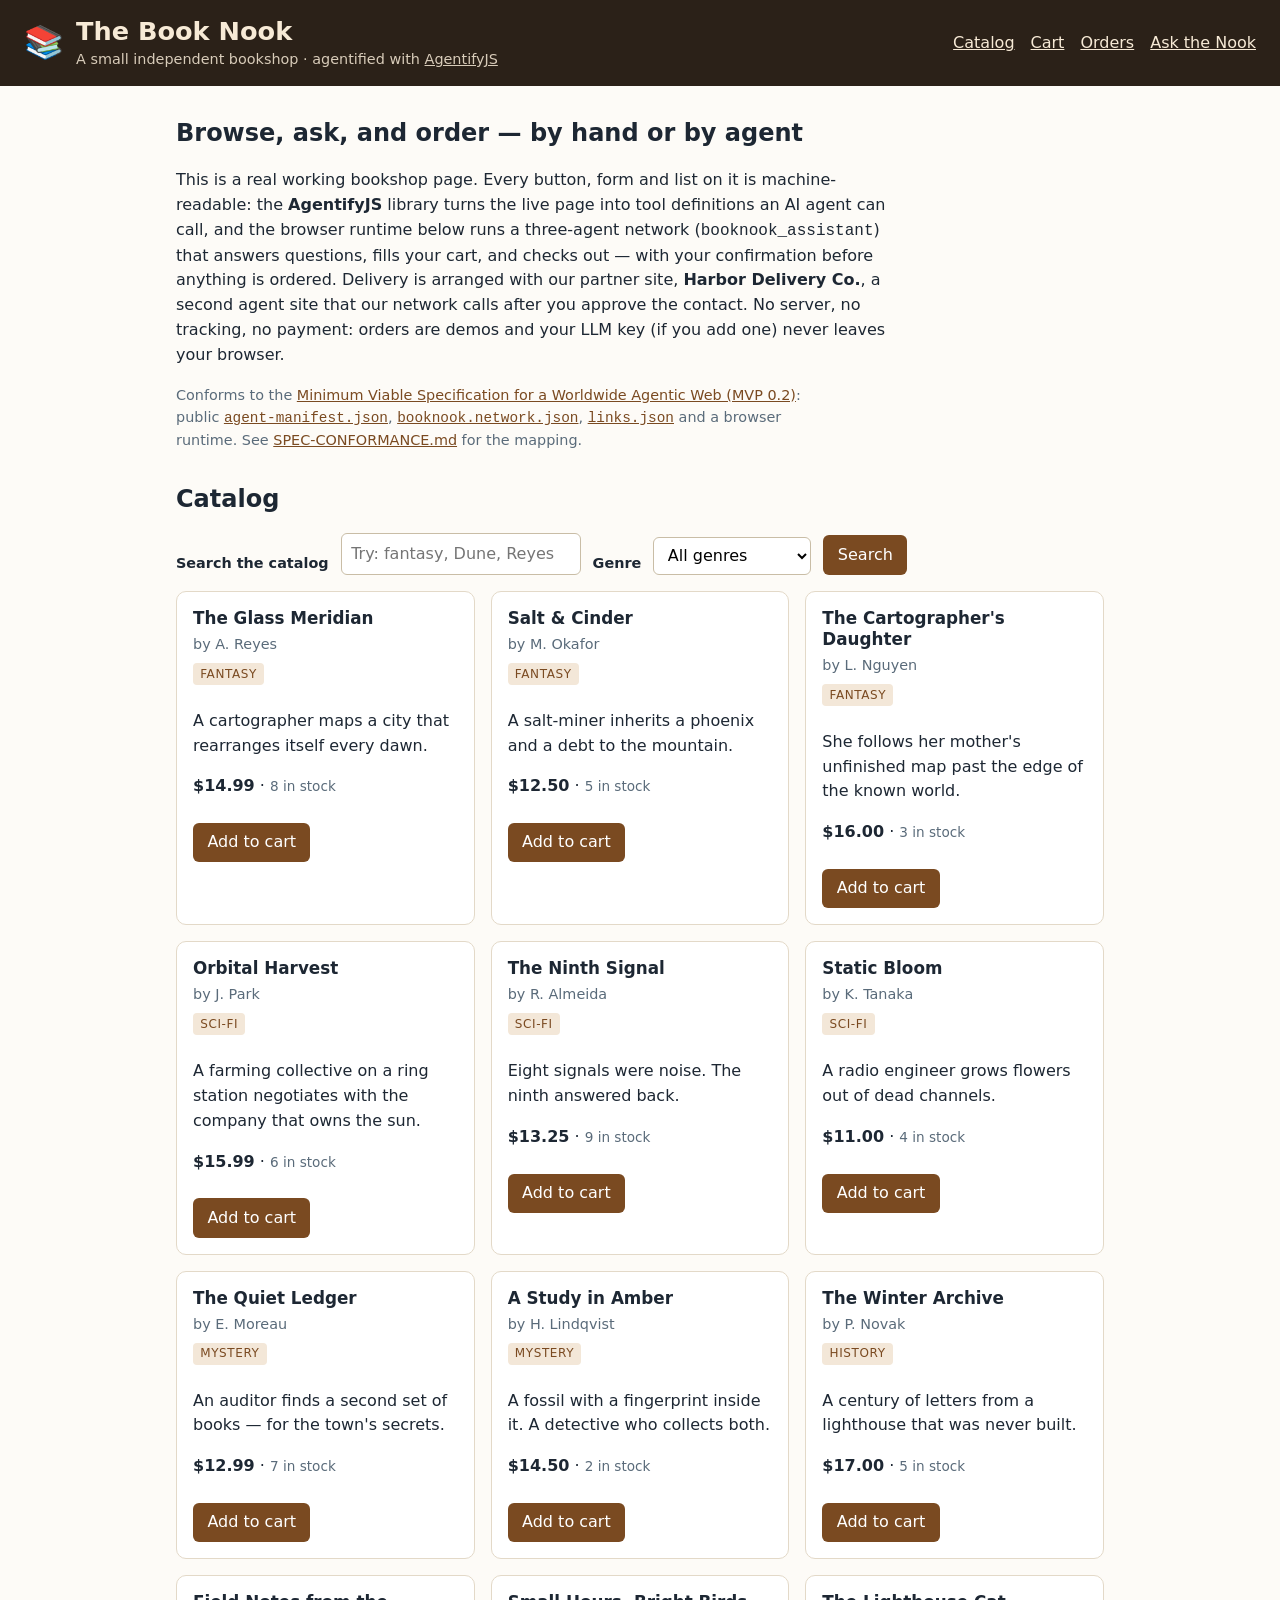
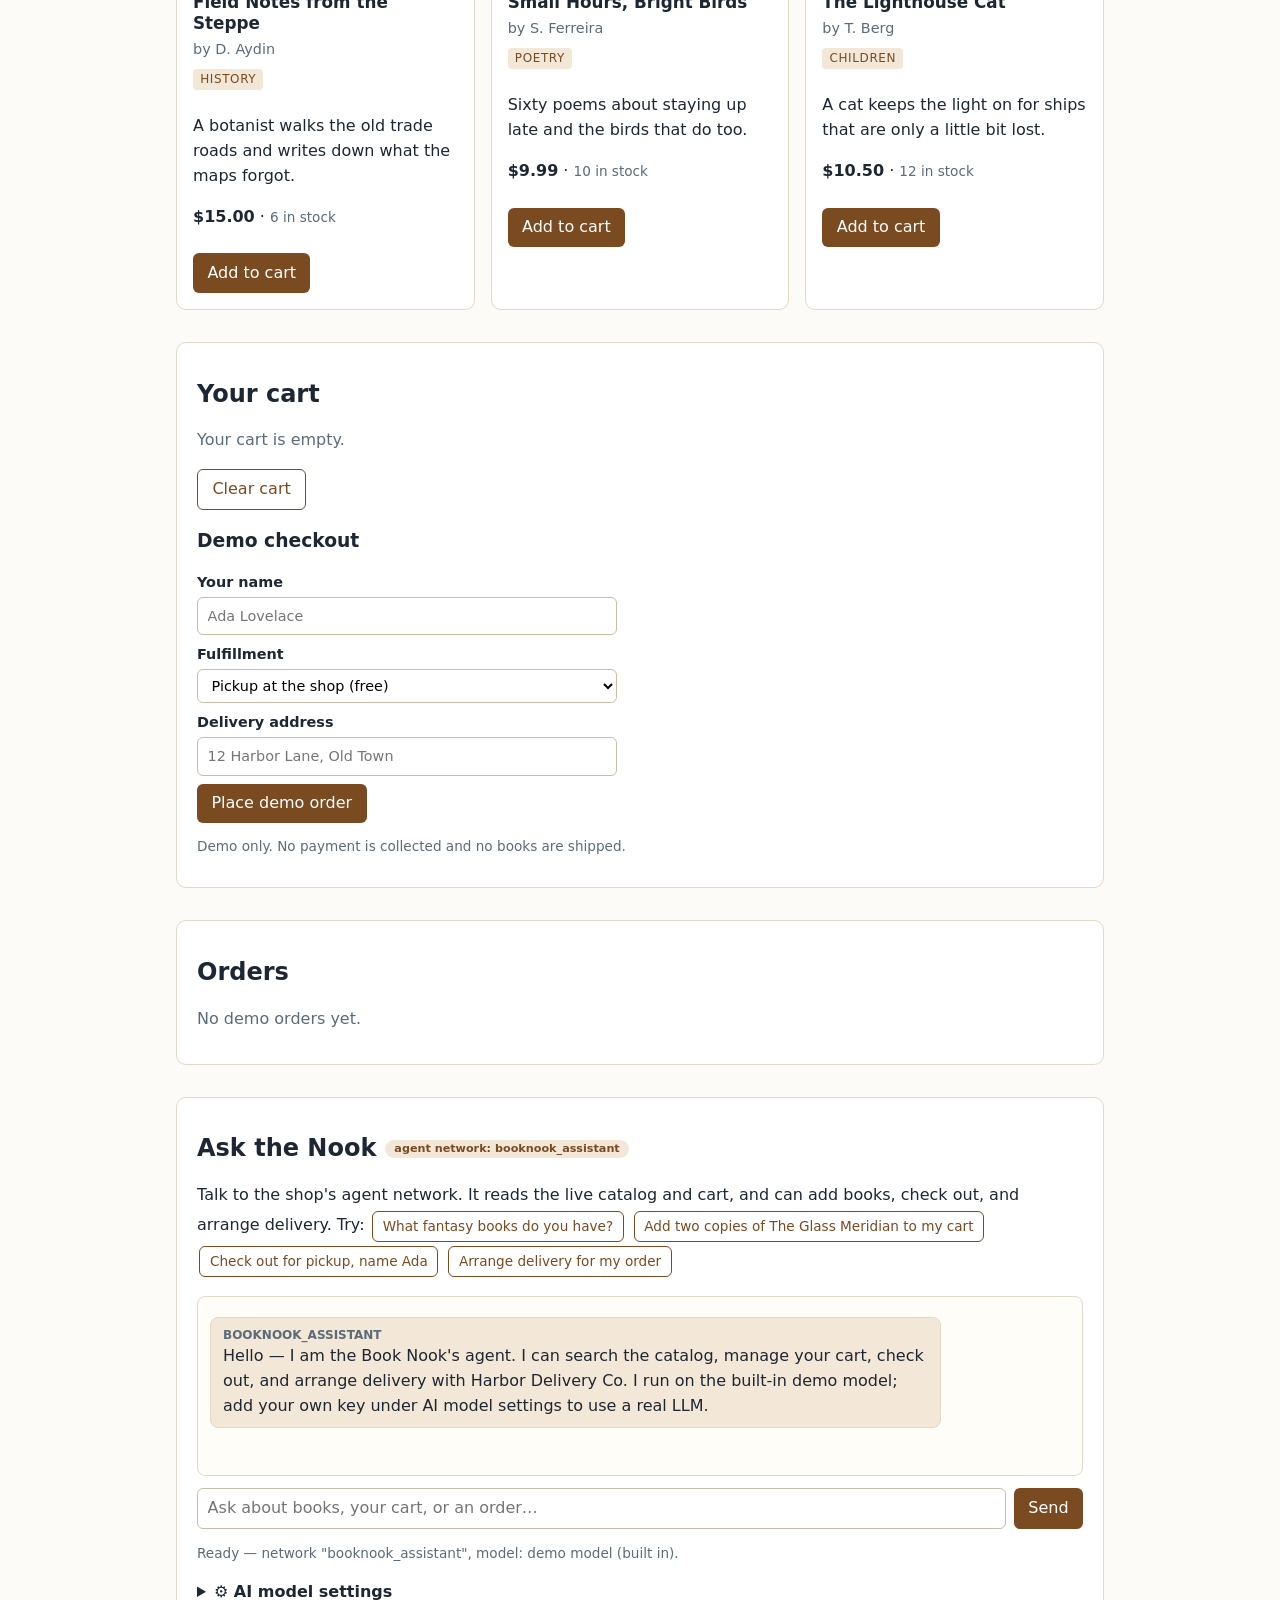
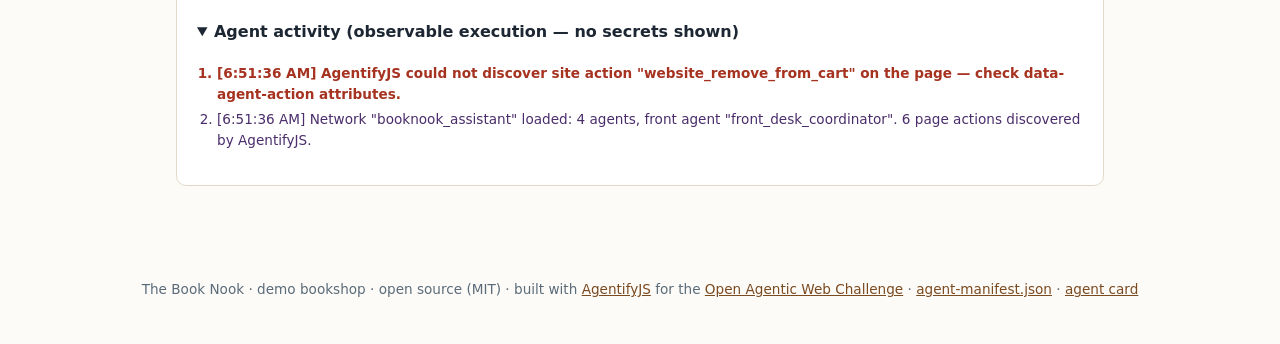
==== site/index.html @ 9c83c5ae "Initial commit: entry + quality audit fixes (tests passing)" ====
<!DOCTYPE html>
<html lang="en">
<head>
<meta charset="utf-8">
<meta name="viewport" content="width=device-width, initial-scale=1">
<meta name="description" content="The Book Nook — a working bookshop whose catalog, cart and checkout are tools an AI agent can call. AgentifyJS turns any page into an agent-readable page.">
<title>The Book Nook — an open agentic bookshop</title>
<link rel="stylesheet" href="styles.css">
<link rel="agent-manifest" href="agent-manifest.json">
</head>
<body>
<header class="site-header">
  <div class="brand">
    <span class="logo" aria-hidden="true">&#128218;</span>
    <div>
      <h1>The Book Nook</h1>
      <p class="tagline">A small independent bookshop &middot; agentified with <a href="agentify.js">AgentifyJS</a></p>
    </div>
  </div>
  <nav aria-label="Main">
    <a href="#catalog">Catalog</a>
    <a href="#cart">Cart</a>
    <a href="#orders">Orders</a>
    <a href="#agent">Ask the Nook</a>
  </nav>
</header>

<main>
  <section id="intro" class="intro">
    <h2>Browse, ask, and order — by hand or by agent</h2>
    <p>This is a real working bookshop page. Every button, form and list on it is
    machine-readable: the <strong>AgentifyJS</strong> library turns the live page into
    tool definitions an AI agent can call, and the browser runtime below runs a
    three-agent network (<code>booknook_assistant</code>) that answers questions,
    fills your cart, and checks out — with your confirmation before anything is
    ordered. Delivery is arranged with our partner site,
    <strong>Harbor Delivery Co.</strong>, a second agent site that our network calls
    after you approve the contact. No server, no tracking, no payment: orders are
    demos and your LLM key (if you add one) never leaves your browser.</p>
    <p class="spec-note">Conforms to the
    <a href="https://github.com/cognizant-ai-labs/agentic-web/blob/main/docs/worldwide_agentic_web_mvp_spec.md">Minimum Viable Specification for a Worldwide Agentic Web (MVP 0.2)</a>:
    public <a href="agent-manifest.json"><code>agent-manifest.json</code></a>,
    <a href="booknook.network.json"><code>booknook.network.json</code></a>,
    <a href="links.json"><code>links.json</code></a> and a browser runtime.
    See <a href="SPEC-CONFORMANCE.md">SPEC-CONFORMANCE.md</a> for the mapping.</p>
  </section>

  <section id="catalog" class="catalog" aria-label="Book catalog" data-agent-action="website_get_page_state" data-agent-description="Read the live catalog, cart, and latest order from the shop page">
    <h2>Catalog</h2>
    <form id="search-form" data-agent-action="website_search_catalog" data-agent-description="Search the book catalog by title, author, or genre">
      <label for="search-input">Search the catalog</label>
      <input id="search-input" name="query" type="search" placeholder="Try: fantasy, Dune, Reyes&hellip;" autocomplete="off">
      <label for="genre-select">Genre</label>
      <select id="genre-select" name="genre">
        <option value="">All genres</option>
        <option value="fantasy">Fantasy</option>
        <option value="sci-fi">Science fiction</option>
        <option value="mystery">Mystery</option>
        <option value="history">History</option>
        <option value="poetry">Poetry</option>
        <option value="children">Children's</option>
      </select>
      <button type="submit">Search</button>
    </form>
    <div id="book-grid" class="book-grid" role="list" aria-live="polite"></div>
    <p id="catalog-empty" class="empty" hidden>No books match that search.</p>
  </section>

  <section id="cart" class="cart" aria-label="Shopping cart">
    <h2>Your cart</h2>
    <div id="cart-contents" aria-live="polite"><p class="empty">Your cart is empty.</p></div>
    <p id="cart-total" class="total" hidden>Total: <strong id="cart-total-value">$0.00</strong></p>
    <button type="button" id="clear-cart" class="secondary" data-agent-action="website_set_cart" data-agent-params='{"items":[]}' data-agent-description="Replace the whole cart — an empty list clears it">Clear cart</button>
    <form id="checkout-form" data-agent-action="website_checkout_demo_order" data-agent-description="Place a demo order for the current cart (pickup or delivery)">
      <h3>Demo checkout</h3>
      <label for="customer-name">Your name
        <input id="customer-name" name="name" type="text" required placeholder="Ada Lovelace">
      </label>
      <label for="fulfillment">Fulfillment
        <select id="fulfillment" name="fulfillment">
          <option value="pickup">Pickup at the shop (free)</option>
          <option value="delivery">Delivery by Harbor Delivery Co.</option>
        </select>
      </label>
      <label for="delivery-address" id="address-label" hidden>Delivery address
        <input id="delivery-address" name="address" type="text" placeholder="12 Harbor Lane, Old Town">
      </label>
      <button type="submit" data-agent-action="website_checkout_demo_order">Place demo order</button>
      <p class="fineprint">Demo only. No payment is collected and no books are shipped.</p>
    </form>
  </section>

  <section id="orders" class="orders" aria-label="Orders" data-agent-action="website_get_order_status" data-agent-description="Read the latest demo order and its status">
    <h2>Orders</h2>
    <div id="order-list" aria-live="polite"><p class="empty">No demo orders yet.</p></div>
  </section>

  <section id="agent" class="agent" aria-label="Agent assistant">
    <h2>Ask the Nook <span class="badge">agent network: booknook_assistant</span></h2>
    <p class="agent-intro">Talk to the shop's agent network. It reads the live catalog and cart,
    and can add books, check out, and arrange delivery. Try:
    <button class="sample-query" type="button">What fantasy books do you have?</button>
    <button class="sample-query" type="button">Add two copies of The Glass Meridian to my cart</button>
    <button class="sample-query" type="button">Check out for pickup, name Ada</button>
    <button class="sample-query" type="button">Arrange delivery for my order</button>
    </p>
    <div id="agent-mount"></div>
    <details id="model-settings">
      <summary>&#9881; AI model settings</summary>
      <form id="settings-form">
        <p class="settings-note">By default the shop runs on its built-in <strong>demo model</strong>
        (deterministic, no key, no network calls). To use a real LLM, choose an
        OpenAI-compatible router and paste your key. The key is stored only in
        this browser and is sent only to the router you choose — never to this
        site, never to a peer site.</p>
        <label for="router-select">Router
          <select id="router-select" name="router">
            <option value="mock">Demo model (built in, no key)</option>
            <option value="openai">OpenAI-compatible (BYOK)</option>
            <option value="openrouter">OpenRouter (BYOK)</option>
          </select>
        </label>
        <label for="router-url">Router base URL
          <input id="router-url" name="baseUrl" type="url" value="" placeholder="https://api.openai.com/v1">
        </label>
        <label for="router-model">Model
          <input id="router-model" name="model" type="text" value="" placeholder="gpt-4o-mini">
        </label>
        <label for="router-key">API key
          <input id="router-key" name="apiKey" type="password" value="" autocomplete="off" placeholder="sk-...">
        </label>
        <div class="settings-actions">
          <button type="submit">Save and start</button>
          <button type="button" id="settings-delete">Delete saved key</button>
        </div>
        <p id="settings-status" class="settings-status" aria-live="polite"></p>
      </form>
    </details>
    <details id="activity-log" open>
      <summary>Agent activity (observable execution — no secrets shown)</summary>
      <ol id="activity-list"></ol>
    </details>
  </section>
</main>

<dialog id="confirm-dialog" aria-label="Confirm action">
  <form method="dialog">
    <h3>Confirm this action</h3>
    <p id="confirm-text"></p>
    <dl id="confirm-args"></dl>
    <div class="dialog-actions">
      <button id="confirm-yes" value="yes" type="submit">Confirm</button>
      <button id="confirm-no" value="no" type="submit">Cancel</button>
    </div>
  </form>
</dialog>

<dialog id="consent-dialog" aria-label="Consent to contact another agent site">
  <form method="dialog">
    <h3>Contact another agent site?</h3>
    <p id="consent-text"></p>
    <p class="fineprint">The peer network runs in <em>your</em> browser, on <em>your</em> model.
    Your API key is never sent to the peer site, and the peer cannot change your model.</p>
    <label class="consent-remember"><input id="consent-remember" type="checkbox"> Remember for this origin in this session</label>
    <div class="dialog-actions">
      <button id="consent-yes" value="yes" type="submit">Allow contact</button>
      <button id="consent-no" value="no" type="submit">Deny</button>
    </div>
  </form>
</dialog>

<footer class="site-footer">
  <p>The Book Nook &middot; demo bookshop &middot; open source (MIT) &middot;
  built with <a href="agentify.js">AgentifyJS</a> for the
  <a href="https://cognizant-agenticweb.devpost.com/">Open Agentic Web Challenge</a> &middot;
  <a href="agent-manifest.json">agent-manifest.json</a> &middot;
  <a href=".well-known/agent-card.json">agent card</a></p>
</footer>

<script type="module" src="site.js"></script>
</body>
</html>
---- site/styles.css ----
:root {
  --ink: #1d2733; --muted: #5a6b7a; --paper: #fdfbf7; --card: #ffffff;
  --accent: #7a4a21; --accent-soft: #f3e7d8; --line: #e3d9c8; --ok: #1e7a46;
  --warn: #9a5b00; --bad: #a63220;
}
* { box-sizing: border-box; }
:focus-visible { outline: 2px solid var(--accent); outline-offset: 2px; }
.sr-only { position: absolute; left: -9999px; width: 1px; height: 1px; overflow: hidden; }
body { margin: 0; font: 16px/1.55 system-ui, -apple-system, "Segoe UI", sans-serif;
  color: var(--ink); background: var(--paper); }
a { color: var(--accent); }
h1, h2, h3 { line-height: 1.25; }
.site-header { display: flex; flex-wrap: wrap; gap: 1rem; align-items: center;
  justify-content: space-between; padding: 1rem 1.5rem; background: #2b2118; color: #f7ead6; }
.site-header a { color: #f7ead6; }
.brand { display: flex; gap: .75rem; align-items: center; }
.brand h1 { margin: 0; font-size: 1.6rem; }
.logo { font-size: 2rem; }
.tagline { margin: 0; font-size: .9rem; opacity: .85; }
.site-header nav { display: flex; gap: 1rem; }
main { max-width: 960px; margin: 0 auto; padding: 0 1rem 3rem; }
section { margin-top: 2rem; }
.intro p { max-width: 70ch; }
.spec-note { font-size: .9rem; color: var(--muted); }
.badge { font-size: .7rem; background: var(--accent-soft); color: var(--accent);
  border-radius: 999px; padding: .15rem .6rem; vertical-align: middle; font-weight: 600; }
.book-grid { display: grid; grid-template-columns: repeat(auto-fill, minmax(240px, 1fr)); gap: 1rem; margin-top: 1rem; }
.book { background: var(--card); border: 1px solid var(--line); border-radius: 10px; padding: 1rem; }
.book h3 { margin: 0 0 .25rem; font-size: 1.05rem; }
.book .author { margin: 0; color: var(--muted); font-size: .9rem; }
.book .genre { display: inline-block; margin: .5rem 0; font-size: .75rem; text-transform: uppercase;
  letter-spacing: .05em; background: var(--accent-soft); color: var(--accent);
  border-radius: 4px; padding: .1rem .45rem; }
.book .price { font-weight: 700; }
.book .stock { color: var(--muted); font-size: .85rem; }
.book .stock.out { color: var(--bad); }
.book button { margin-top: .5rem; }
button, input, select { font: inherit; }
button { cursor: pointer; background: var(--accent); color: #fff; border: 0;
  border-radius: 6px; padding: .45rem .9rem; }
button:hover { filter: brightness(1.1); }
button.secondary { background: #fff; color: var(--accent); border: 1px solid var(--accent); }
input, select { padding: .45rem .6rem; border: 1px solid #c9bda6; border-radius: 6px; background: #fff; }
form label { display: block; margin: .5rem 0; font-weight: 600; font-size: .9rem; }
form label input, form label select { display: block; width: 100%; max-width: 420px; margin-top: .2rem; font-weight: 400; }
#search-form { display: flex; flex-wrap: wrap; gap: .75rem; align-items: end; }
#search-form label { margin: 0; }
#search-form input[type="search"] { min-width: 240px; }
.cart, .orders, .agent { background: var(--card); border: 1px solid var(--line);
  border-radius: 10px; padding: 1rem 1.25rem; }
.total { font-size: 1.1rem; }
.empty { color: var(--muted); }
.fineprint { font-size: .85rem; color: var(--muted); }
.cart table { width: 100%; border-collapse: collapse; }
.cart th, .cart td { text-align: left; padding: .35rem .5rem; border-bottom: 1px solid var(--line); }
.order { border: 1px solid var(--line); border-radius: 8px; padding: .75rem 1rem; margin: .5rem 0; }
.order .ref { font-weight: 700; }
.order .status { color: var(--ok); font-weight: 600; }
.agent-intro .sample-query { background: #fff; color: var(--accent); border: 1px solid var(--accent);
  font-size: .85rem; padding: .25rem .6rem; margin: .15rem; }
.chat { border: 1px solid var(--line); border-radius: 8px; padding: .75rem; min-height: 180px;
  max-height: 340px; overflow-y: auto; background: #fffdf8; }
.chat-msg { margin: .5rem 0; padding: .5rem .75rem; border-radius: 8px; max-width: 85%; }
.chat-msg.user { background: #e8eef5; margin-left: auto; }
.chat-msg.agent { background: var(--accent-soft); }
.chat-msg.system { background: #f0ede6; color: var(--muted); font-size: .85rem; }
.chat-msg .role { display: block; font-size: .75rem; font-weight: 700; text-transform: uppercase; color: var(--muted); }
.chat-form { display: flex; gap: .5rem; margin-top: .75rem; }
.chat-form input { flex: 1; }
.chat-status { font-size: .85rem; color: var(--muted); min-height: 1.2em; }
#activity-list { font-size: .85rem; max-height: 220px; overflow-y: auto; padding-left: 1.25rem; }
#activity-list li { margin: .25rem 0; }
#activity-list .kind-tool { color: #1d4e89; }
#activity-list .kind-error { color: var(--bad); font-weight: 600; }
#activity-list .kind-consent { color: var(--warn); }
#activity-list .kind-model { color: #4a2d6b; }
details { margin-top: 1rem; }
details summary { cursor: pointer; font-weight: 600; }
.settings-note { font-size: .9rem; }
.settings-actions { display: flex; gap: .5rem; margin-top: .5rem; }
.settings-status { font-size: .9rem; color: var(--ok); }
dialog { border: 1px solid var(--line); border-radius: 10px; padding: 1.25rem; max-width: 520px; }
dialog::backdrop { background: rgba(0,0,0,.4); }
.dialog-actions { display: flex; gap: .5rem; justify-content: flex-end; margin-top: 1rem; }
#confirm-args dt { font-weight: 700; }
#confirm-args dd { margin: 0 0 .35rem; font-family: ui-monospace, monospace; font-size: .85rem; }
.consent-remember { display: block; margin-top: .75rem; font-weight: 400; }
.site-footer { text-align: center; color: var(--muted); font-size: .85rem; padding: 2rem 1rem; }
@media (max-width: 640px) { .site-header { flex-direction: column; align-items: flex-start; } }
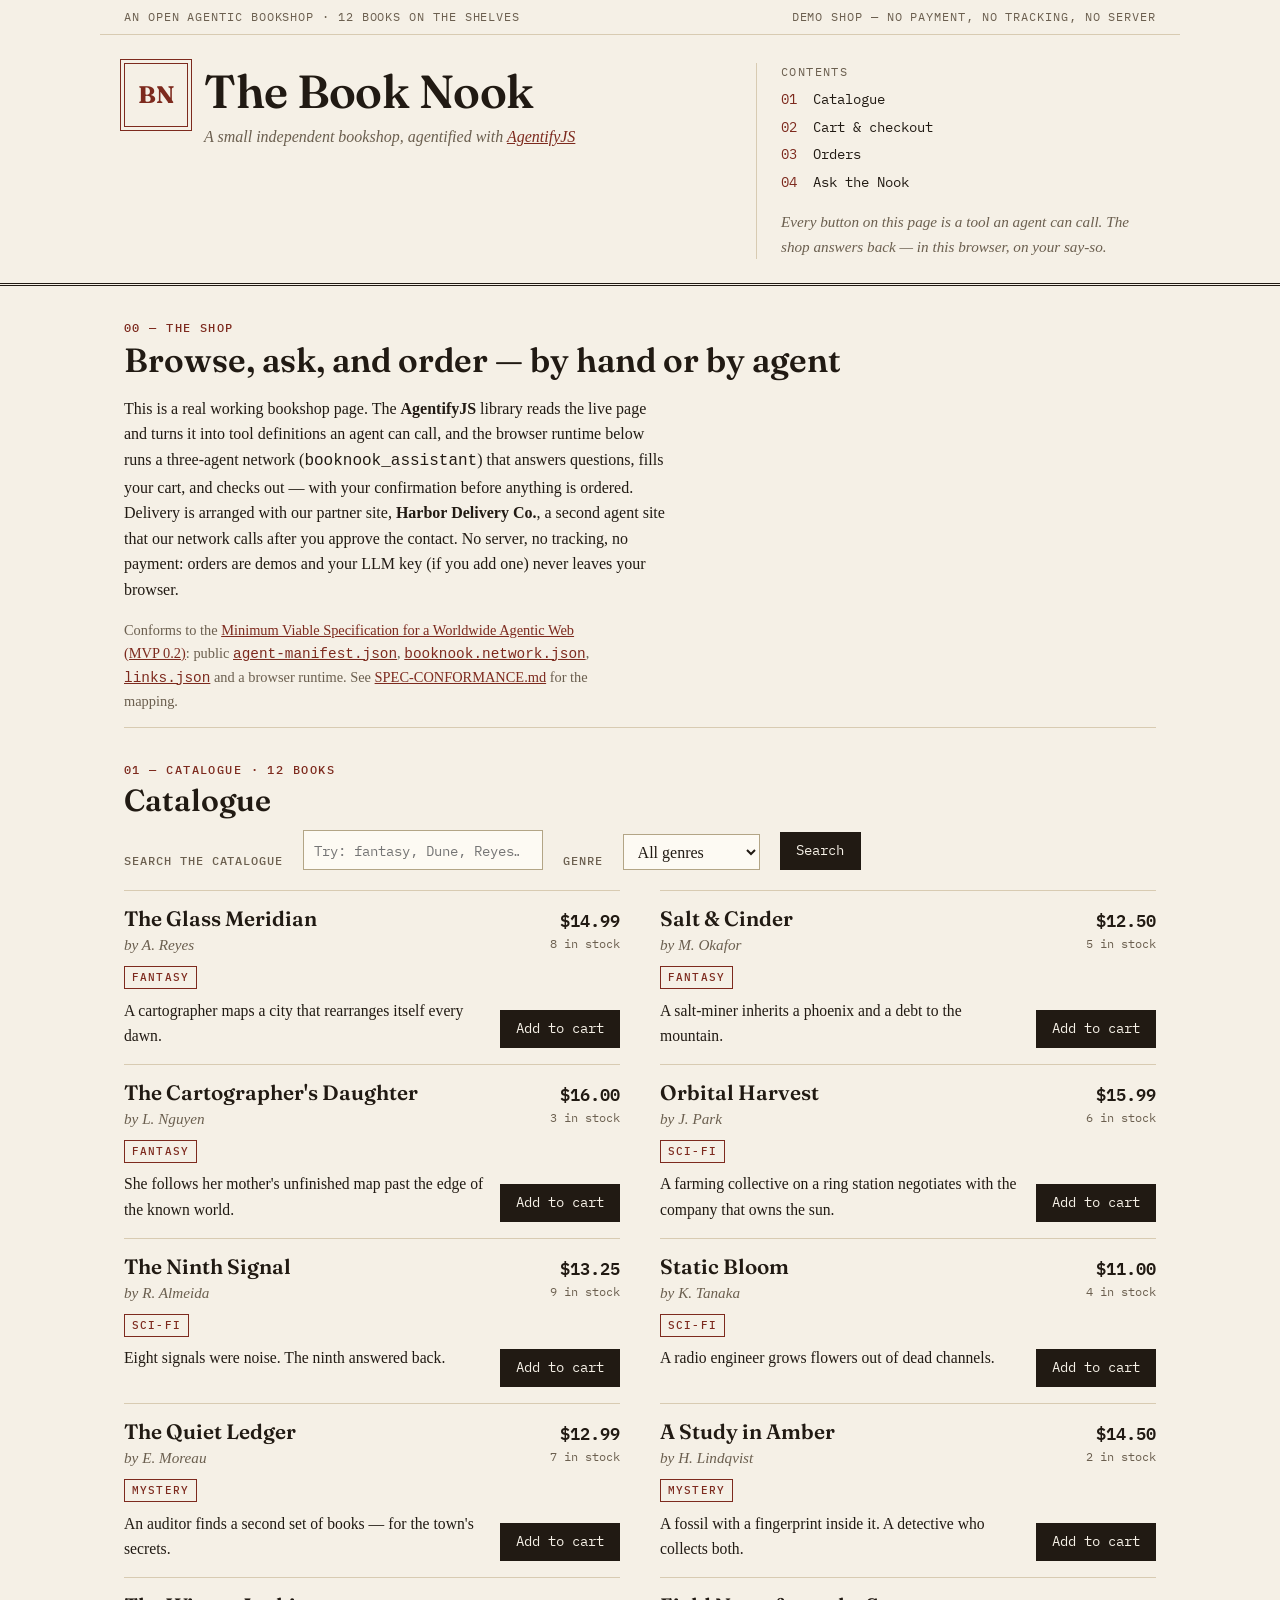
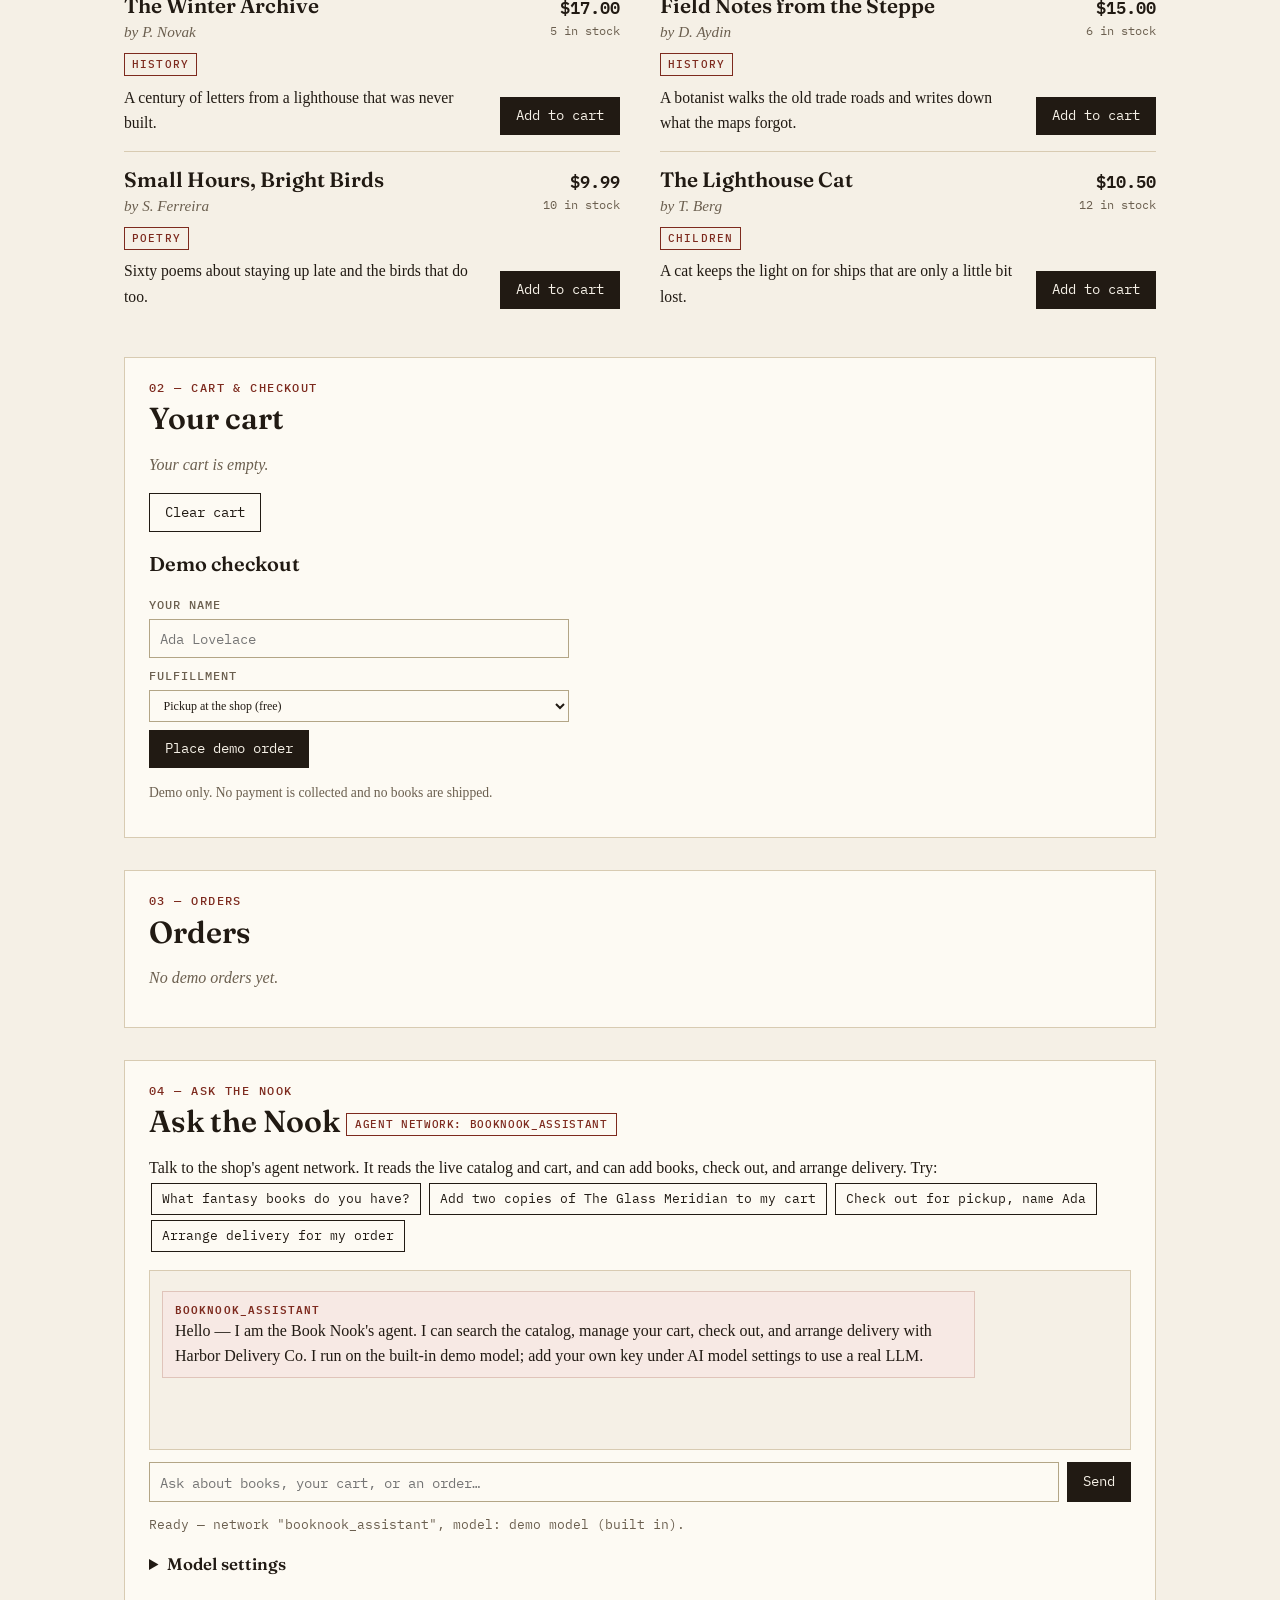
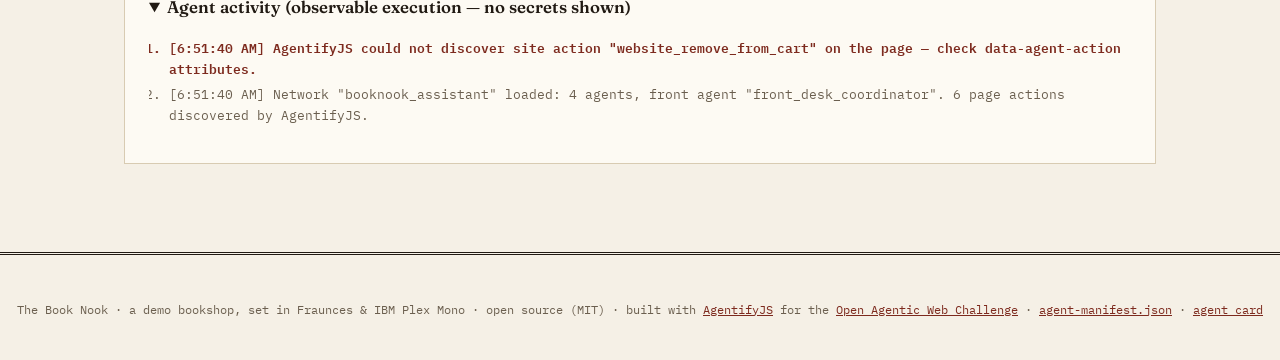
==== commit b8b23ed5: "Redesign: printed bookseller's catalogue — Fraunces + IBM Plex Mono self-hosted, paper/ink/oxblood, " ====
--- a/site/index.html
+++ b/site/index.html
@@ -10,33 +10,45 @@
 </head>
 <body>
 <header class="site-header">
-  <div class="brand">
-    <span class="logo" aria-hidden="true">&#128218;</span>
-    <div>
-      <h1>The Book Nook</h1>
-      <p class="tagline">A small independent bookshop &middot; agentified with <a href="agentify.js">AgentifyJS</a></p>
+  <div class="dateline">
+    <span>An open agentic bookshop &middot; 12 books on the shelves</span>
+    <span>Demo shop &mdash; no payment, no tracking, no server</span>
+  </div>
+  <div class="masthead">
+    <div class="brand">
+      <span class="bookplate" aria-hidden="true">BN</span>
+      <div>
+        <h1>The Book Nook</h1>
+        <p class="tagline">A small independent bookshop, agentified with <a href="agentify.js">AgentifyJS</a></p>
+      </div>
+    </div>
+    <div class="masthead-side">
+      <nav aria-label="Contents" class="contents">
+        <span class="contents-title">Contents</span>
+        <a href="#catalog"><span class="contents-num">01</span> Catalogue</a>
+        <a href="#cart"><span class="contents-num">02</span> Cart &amp; checkout</a>
+        <a href="#orders"><span class="contents-num">03</span> Orders</a>
+        <a href="#agent"><span class="contents-num">04</span> Ask the Nook</a>
+      </nav>
+      <p class="shop-note">Every button on this page is a tool an agent can call.
+      The shop answers back &mdash; in this browser, on your say-so.</p>
     </div>
   </div>
-  <nav aria-label="Main">
-    <a href="#catalog">Catalog</a>
-    <a href="#cart">Cart</a>
-    <a href="#orders">Orders</a>
-    <a href="#agent">Ask the Nook</a>
-  </nav>
 </header>
 
 <main>
   <section id="intro" class="intro">
-    <h2>Browse, ask, and order — by hand or by agent</h2>
-    <p>This is a real working bookshop page. Every button, form and list on it is
-    machine-readable: the <strong>AgentifyJS</strong> library turns the live page into
-    tool definitions an AI agent can call, and the browser runtime below runs a
-    three-agent network (<code>booknook_assistant</code>) that answers questions,
-    fills your cart, and checks out — with your confirmation before anything is
-    ordered. Delivery is arranged with our partner site,
-    <strong>Harbor Delivery Co.</strong>, a second agent site that our network calls
-    after you approve the contact. No server, no tracking, no payment: orders are
-    demos and your LLM key (if you add one) never leaves your browser.</p>
+    <p class="kicker">00 &mdash; The shop</p>
+    <h2>Browse, ask, and order &mdash; by hand or by agent</h2>
+    <p>This is a real working bookshop page. The <strong>AgentifyJS</strong> library
+    reads the live page and turns it into tool definitions an agent can call, and
+    the browser runtime below runs a three-agent network
+    (<code>booknook_assistant</code>) that answers questions, fills your cart, and
+    checks out &mdash; with your confirmation before anything is ordered. Delivery is
+    arranged with our partner site, <strong>Harbor Delivery Co.</strong>, a second
+    agent site that our network calls after you approve the contact. No server, no
+    tracking, no payment: orders are demos and your LLM key (if you add one) never
+    leaves your browser.</p>
     <p class="spec-note">Conforms to the
     <a href="https://github.com/cognizant-ai-labs/agentic-web/blob/main/docs/worldwide_agentic_web_mvp_spec.md">Minimum Viable Specification for a Worldwide Agentic Web (MVP 0.2)</a>:
     public <a href="agent-manifest.json"><code>agent-manifest.json</code></a>,
@@ -46,9 +58,10 @@
   </section>
 
   <section id="catalog" class="catalog" aria-label="Book catalog" data-agent-action="website_get_page_state" data-agent-description="Read the live catalog, cart, and latest order from the shop page">
-    <h2>Catalog</h2>
+    <p class="kicker">01 &mdash; Catalogue &middot; 12 books</p>
+    <h2>Catalogue</h2>
     <form id="search-form" data-agent-action="website_search_catalog" data-agent-description="Search the book catalog by title, author, or genre">
-      <label for="search-input">Search the catalog</label>
+      <label for="search-input">Search the catalogue</label>
       <input id="search-input" name="query" type="search" placeholder="Try: fantasy, Dune, Reyes&hellip;" autocomplete="off">
       <label for="genre-select">Genre</label>
       <select id="genre-select" name="genre">
@@ -67,6 +80,7 @@
   </section>
 
   <section id="cart" class="cart" aria-label="Shopping cart">
+    <p class="kicker">02 &mdash; Cart &amp; checkout</p>
     <h2>Your cart</h2>
     <div id="cart-contents" aria-live="polite"><p class="empty">Your cart is empty.</p></div>
     <p id="cart-total" class="total" hidden>Total: <strong id="cart-total-value">$0.00</strong></p>
@@ -91,11 +105,13 @@
   </section>
 
   <section id="orders" class="orders" aria-label="Orders" data-agent-action="website_get_order_status" data-agent-description="Read the latest demo order and its status">
+    <p class="kicker">03 &mdash; Orders</p>
     <h2>Orders</h2>
     <div id="order-list" aria-live="polite"><p class="empty">No demo orders yet.</p></div>
   </section>
 
   <section id="agent" class="agent" aria-label="Agent assistant">
+    <p class="kicker">04 &mdash; Ask the Nook</p>
     <h2>Ask the Nook <span class="badge">agent network: booknook_assistant</span></h2>
     <p class="agent-intro">Talk to the shop's agent network. It reads the live catalog and cart,
     and can add books, check out, and arrange delivery. Try:
@@ -106,7 +122,7 @@
     </p>
     <div id="agent-mount"></div>
     <details id="model-settings">
-      <summary>&#9881; AI model settings</summary>
+      <summary>Model settings</summary>
       <form id="settings-form">
         <p class="settings-note">By default the shop runs on its built-in <strong>demo model</strong>
         (deterministic, no key, no network calls). To use a real LLM, choose an
@@ -170,8 +186,8 @@
 </dialog>
 
 <footer class="site-footer">
-  <p>The Book Nook &middot; demo bookshop &middot; open source (MIT) &middot;
-  built with <a href="agentify.js">AgentifyJS</a> for the
+  <p>The Book Nook &middot; a demo bookshop, set in Fraunces &amp; IBM Plex Mono &middot;
+  open source (MIT) &middot; built with <a href="agentify.js">AgentifyJS</a> for the
   <a href="https://cognizant-agenticweb.devpost.com/">Open Agentic Web Challenge</a> &middot;
   <a href="agent-manifest.json">agent-manifest.json</a> &middot;
   <a href=".well-known/agent-card.json">agent card</a></p>
--- a/site/styles.css
+++ b/site/styles.css
@@ -1,89 +1,207 @@
+/* The Book Nook — printed bookseller's catalogue.
+   Paper #f5f0e6, ink #211a13, one accent: oxblood #7d2a1e.
+   Fraunces (display serif) + IBM Plex Mono (labels, prices, data),
+   Georgia serif for body. Self-hosted fonts, zero external requests. */
+@font-face {
+  font-family: "Fraunces";
+  src: url("fonts/Fraunces-normal.woff2") format("woff2");
+  font-weight: 100 900; font-style: normal; font-display: swap;
+}
+@font-face {
+  font-family: "Fraunces";
+  src: url("fonts/Fraunces-italic.woff2") format("woff2");
+  font-weight: 100 900; font-style: italic; font-display: swap;
+}
+@font-face {
+  font-family: "IBM Plex Mono";
+  src: url("fonts/IBMPlexMono-400.woff2") format("woff2");
+  font-weight: 400; font-style: normal; font-display: swap;
+}
+@font-face {
+  font-family: "IBM Plex Mono";
+  src: url("fonts/IBMPlexMono-500.woff2") format("woff2");
+  font-weight: 500; font-style: normal; font-display: swap;
+}
+@font-face {
+  font-family: "IBM Plex Mono";
+  src: url("fonts/IBMPlexMono-600.woff2") format("woff2");
+  font-weight: 600; font-style: normal; font-display: swap;
+}
+
 :root {
-  --ink: #1d2733; --muted: #5a6b7a; --paper: #fdfbf7; --card: #ffffff;
-  --accent: #7a4a21; --accent-soft: #f3e7d8; --line: #e3d9c8; --ok: #1e7a46;
-  --warn: #9a5b00; --bad: #a63220;
+  --ink: #211a13; --muted: #6b5f4f; --paper: #f5f0e6; --card: #fdfaf3;
+  --accent: #7d2a1e; --accent-soft: #f7e9e4; --line: #d8cbb2; --line-dark: #211a13;
+  --ok: #2e6b3a; --warn: #8a5a00; --bad: #7d2a1e;
+  --serif: "Fraunces", Georgia, "Times New Roman", serif;
+  --body-serif: Georgia, "Times New Roman", serif;
+  --mono: "IBM Plex Mono", ui-monospace, "SFMono-Regular", Menlo, monospace;
 }
 * { box-sizing: border-box; }
+[hidden] { display: none !important; }
 :focus-visible { outline: 2px solid var(--accent); outline-offset: 2px; }
 .sr-only { position: absolute; left: -9999px; width: 1px; height: 1px; overflow: hidden; }
-body { margin: 0; font: 16px/1.55 system-ui, -apple-system, "Segoe UI", sans-serif;
-  color: var(--ink); background: var(--paper); }
+body { margin: 0; font: 16px/1.6 var(--body-serif); color: var(--ink); background: var(--paper); }
 a { color: var(--accent); }
-h1, h2, h3 { line-height: 1.25; }
-.site-header { display: flex; flex-wrap: wrap; gap: 1rem; align-items: center;
-  justify-content: space-between; padding: 1rem 1.5rem; background: #2b2118; color: #f7ead6; }
-.site-header a { color: #f7ead6; }
-.brand { display: flex; gap: .75rem; align-items: center; }
-.brand h1 { margin: 0; font-size: 1.6rem; }
-.logo { font-size: 2rem; }
-.tagline { margin: 0; font-size: .9rem; opacity: .85; }
-.site-header nav { display: flex; gap: 1rem; }
-main { max-width: 960px; margin: 0 auto; padding: 0 1rem 3rem; }
-section { margin-top: 2rem; }
-.intro p { max-width: 70ch; }
+h1, h2, h3 { font-family: var(--serif); line-height: 1.15; font-weight: 600; }
+
+/* --- Masthead: dateline strip + asymmetric brand / contents --- */
+.site-header { border-bottom: 3px double var(--line-dark); }
+.dateline {
+  display: flex; flex-wrap: wrap; gap: .5rem 2rem; justify-content: space-between;
+  max-width: 1080px; margin: 0 auto; padding: .5rem 1.5rem;
+  font-family: var(--mono); font-size: .72rem; letter-spacing: .08em;
+  text-transform: uppercase; color: var(--muted);
+  border-bottom: 1px solid var(--line);
+}
+.masthead {
+  max-width: 1080px; margin: 0 auto; padding: 1.75rem 1.5rem 1.5rem;
+  display: grid; grid-template-columns: 1.5fr 1fr; gap: 2rem; align-items: start;
+}
+.brand { display: flex; gap: 1rem; align-items: flex-start; }
+.bookplate {
+  flex: 0 0 auto; width: 64px; height: 64px;
+  display: flex; align-items: center; justify-content: center;
+  font-family: var(--serif); font-weight: 700; font-size: 1.5rem; color: var(--accent);
+  border: 1px solid var(--accent); outline: 1px solid var(--accent); outline-offset: 3px;
+}
+.brand h1 { margin: .1rem 0 0; font-size: 2.9rem; letter-spacing: -.01em; }
+.tagline { margin: .35rem 0 0; font-size: 1rem; font-style: italic; color: var(--muted); }
+.masthead-side { border-left: 1px solid var(--line); padding-left: 1.5rem; }
+.contents { display: flex; flex-direction: column; gap: .3rem; }
+.contents-title {
+  font-family: var(--mono); font-size: .72rem; letter-spacing: .12em;
+  text-transform: uppercase; color: var(--muted); margin-bottom: .15rem;
+}
+.contents a {
+  font-family: var(--mono); font-size: .85rem; color: var(--ink); text-decoration: none;
+  border-bottom: 1px solid transparent;
+}
+.contents a:hover { color: var(--accent); border-bottom-color: var(--accent); }
+.contents-num { color: var(--accent); margin-right: .5rem; }
+.shop-note { margin: 1rem 0 0; font-size: .95rem; font-style: italic; color: var(--muted); }
+
+main { max-width: 1080px; margin: 0 auto; padding: 0 1.5rem 3rem; }
+section { margin-top: 0; padding-top: 2rem; border-top: 1px solid var(--line); }
+section:first-child { border-top: 0; }
+.kicker {
+  margin: 0 0 .25rem; font-family: var(--mono); font-size: .75rem; font-weight: 500;
+  letter-spacing: .12em; text-transform: uppercase; color: var(--accent);
+}
+section h2 { margin: 0 0 .75rem; font-size: 1.9rem; }
+.intro p { max-width: 68ch; }
+.intro h2 { font-size: 2.1rem; }
 .spec-note { font-size: .9rem; color: var(--muted); }
-.badge { font-size: .7rem; background: var(--accent-soft); color: var(--accent);
-  border-radius: 999px; padding: .15rem .6rem; vertical-align: middle; font-weight: 600; }
-.book-grid { display: grid; grid-template-columns: repeat(auto-fill, minmax(240px, 1fr)); gap: 1rem; margin-top: 1rem; }
-.book { background: var(--card); border: 1px solid var(--line); border-radius: 10px; padding: 1rem; }
-.book h3 { margin: 0 0 .25rem; font-size: 1.05rem; }
-.book .author { margin: 0; color: var(--muted); font-size: .9rem; }
-.book .genre { display: inline-block; margin: .5rem 0; font-size: .75rem; text-transform: uppercase;
-  letter-spacing: .05em; background: var(--accent-soft); color: var(--accent);
-  border-radius: 4px; padding: .1rem .45rem; }
-.book .price { font-weight: 700; }
-.book .stock { color: var(--muted); font-size: .85rem; }
+.badge {
+  font-family: var(--mono); font-size: .68rem; font-weight: 500; letter-spacing: .06em;
+  text-transform: uppercase; color: var(--accent); background: transparent;
+  border: 1px solid var(--accent); padding: .2rem .5rem; vertical-align: middle;
+}
+
+/* --- Catalogue: ledger entries, not tiles --- */
+.book-grid {
+  display: grid; grid-template-columns: 1fr 1fr; gap: 0 2.5rem; margin-top: 1.25rem;
+}
+.book {
+  display: grid; grid-template-columns: 1fr auto; gap: 0 1rem;
+  padding: 1rem 0; border-top: 1px solid var(--line);
+}
+.book h3 { grid-column: 1; margin: 0 0 .15rem; font-size: 1.3rem; }
+.book .author { grid-column: 1; margin: 0; font-style: italic; color: var(--muted); font-size: .95rem; }
+.book .genre {
+  grid-column: 1; justify-self: start; margin: .55rem 0 0;
+  font-family: var(--mono); font-size: .68rem; font-weight: 500; letter-spacing: .1em;
+  text-transform: uppercase; color: var(--accent);
+  border: 1px solid var(--accent); padding: .1rem .45rem; background: transparent;
+}
+.book .blurb { grid-column: 1; margin: .55rem 0 0; font-size: .98rem; }
+.book p:has(.price) { grid-column: 2; grid-row: 1 / span 2; margin: 0; text-align: right; font-size: 0; /* hides the &middot; separator between price and stock */ }
+.book .price { font-family: var(--mono); font-weight: 600; font-size: 1.05rem; display: block; }
+.book .stock { font-family: var(--mono); font-size: .75rem; color: var(--muted); }
 .book .stock.out { color: var(--bad); }
-.book button { margin-top: .5rem; }
+.book button { grid-column: 2; grid-row: 4; justify-self: end; align-self: end; margin-top: .75rem; }
 button, input, select { font: inherit; }
-button { cursor: pointer; background: var(--accent); color: #fff; border: 0;
-  border-radius: 6px; padding: .45rem .9rem; }
-button:hover { filter: brightness(1.1); }
-button.secondary { background: #fff; color: var(--accent); border: 1px solid var(--accent); }
-input, select { padding: .45rem .6rem; border: 1px solid #c9bda6; border-radius: 6px; background: #fff; }
-form label { display: block; margin: .5rem 0; font-weight: 600; font-size: .9rem; }
-form label input, form label select { display: block; width: 100%; max-width: 420px; margin-top: .2rem; font-weight: 400; }
-#search-form { display: flex; flex-wrap: wrap; gap: .75rem; align-items: end; }
+button {
+  cursor: pointer; background: var(--ink); color: var(--paper); border: 1px solid var(--ink);
+  padding: .45rem .95rem; font-family: var(--mono); font-size: .85rem; border-radius: 0;
+}
+button:hover { background: var(--accent); border-color: var(--accent); }
+button.secondary { background: transparent; color: var(--ink); border: 1px solid var(--ink); }
+button.secondary:hover { color: var(--paper); background: var(--accent); border-color: var(--accent); }
+input, select {
+  padding: .45rem .6rem; border: 1px solid #b3a586; border-radius: 0;
+  background: var(--card); color: var(--ink); font-family: var(--body-serif);
+}
+input[type="search"], input[type="text"], input[type="url"], input[type="password"] { font-family: var(--mono); font-size: .9rem; }
+form label {
+  display: block; margin: .5rem 0; font-family: var(--mono); font-size: .75rem;
+  font-weight: 500; letter-spacing: .08em; text-transform: uppercase; color: var(--muted);
+}
+form label input, form label select { display: block; width: 100%; max-width: 420px; margin-top: .3rem; font-weight: 400; text-transform: none; letter-spacing: 0; }
+#search-form { display: flex; flex-wrap: wrap; gap: .75rem 1.25rem; align-items: end; }
 #search-form label { margin: 0; }
 #search-form input[type="search"] { min-width: 240px; }
-.cart, .orders, .agent { background: var(--card); border: 1px solid var(--line);
-  border-radius: 10px; padding: 1rem 1.25rem; }
-.total { font-size: 1.1rem; }
-.empty { color: var(--muted); }
+
+/* --- Cart, orders, agent: ruled paper panels --- */
+.cart, .orders, .agent {
+  background: var(--card); border: 1px solid var(--line); padding: 1.25rem 1.5rem; margin-top: 2rem;
+}
+.cart h3, .agent h3 { font-size: 1.25rem; }
+.total { font-family: var(--mono); font-size: 1rem; }
+.total strong { color: var(--accent); }
+.empty { color: var(--muted); font-style: italic; }
 .fineprint { font-size: .85rem; color: var(--muted); }
 .cart table { width: 100%; border-collapse: collapse; }
-.cart th, .cart td { text-align: left; padding: .35rem .5rem; border-bottom: 1px solid var(--line); }
-.order { border: 1px solid var(--line); border-radius: 8px; padding: .75rem 1rem; margin: .5rem 0; }
-.order .ref { font-weight: 700; }
+.cart th, .cart td { text-align: left; padding: .4rem .5rem; border-bottom: 1px solid var(--line); }
+.cart th { font-family: var(--mono); font-size: .72rem; letter-spacing: .1em; text-transform: uppercase; color: var(--muted); }
+.order { border-top: 1px solid var(--line); padding: .75rem 0; margin: .5rem 0; }
+.order .ref { font-family: var(--mono); font-weight: 600; }
 .order .status { color: var(--ok); font-weight: 600; }
-.agent-intro .sample-query { background: #fff; color: var(--accent); border: 1px solid var(--accent);
-  font-size: .85rem; padding: .25rem .6rem; margin: .15rem; }
-.chat { border: 1px solid var(--line); border-radius: 8px; padding: .75rem; min-height: 180px;
-  max-height: 340px; overflow-y: auto; background: #fffdf8; }
-.chat-msg { margin: .5rem 0; padding: .5rem .75rem; border-radius: 8px; max-width: 85%; }
-.chat-msg.user { background: #e8eef5; margin-left: auto; }
-.chat-msg.agent { background: var(--accent-soft); }
-.chat-msg.system { background: #f0ede6; color: var(--muted); font-size: .85rem; }
-.chat-msg .role { display: block; font-size: .75rem; font-weight: 700; text-transform: uppercase; color: var(--muted); }
+.agent-intro .sample-query {
+  background: transparent; color: var(--ink); border: 1px solid var(--ink);
+  font-size: .8rem; padding: .3rem .6rem; margin: .15rem; font-family: var(--mono);
+}
+.agent-intro .sample-query:hover { color: var(--paper); background: var(--accent); border-color: var(--accent); }
+.chat {
+  border: 1px solid var(--line); padding: .75rem; min-height: 180px;
+  max-height: 340px; overflow-y: auto; background: var(--paper);
+}
+.chat-msg { margin: .5rem 0; padding: .5rem .75rem; max-width: 85%; border: 1px solid var(--line); background: var(--card); }
+.chat-msg.user { background: #ece4d2; margin-left: auto; }
+.chat-msg.agent { background: var(--accent-soft); border-color: #e0c4ba; }
+.chat-msg.system { background: transparent; border-style: dashed; color: var(--muted); font-size: .85rem; }
+.chat-msg .role {
+  display: block; font-family: var(--mono); font-size: .68rem; font-weight: 600;
+  letter-spacing: .1em; text-transform: uppercase; color: var(--accent);
+}
 .chat-form { display: flex; gap: .5rem; margin-top: .75rem; }
 .chat-form input { flex: 1; }
-.chat-status { font-size: .85rem; color: var(--muted); min-height: 1.2em; }
-#activity-list { font-size: .85rem; max-height: 220px; overflow-y: auto; padding-left: 1.25rem; }
+.chat-status { font-family: var(--mono); font-size: .8rem; color: var(--muted); min-height: 1.2em; }
+#activity-list { font-family: var(--mono); font-size: .82rem; max-height: 220px; overflow-y: auto; padding-left: 1.25rem; }
 #activity-list li { margin: .25rem 0; }
-#activity-list .kind-tool { color: #1d4e89; }
+#activity-list .kind-tool { color: var(--ink); }
 #activity-list .kind-error { color: var(--bad); font-weight: 600; }
 #activity-list .kind-consent { color: var(--warn); }
-#activity-list .kind-model { color: #4a2d6b; }
+#activity-list .kind-model { color: var(--muted); }
 details { margin-top: 1rem; }
-details summary { cursor: pointer; font-weight: 600; }
+details summary { cursor: pointer; font-family: var(--serif); font-weight: 600; font-size: 1.05rem; }
 .settings-note { font-size: .9rem; }
 .settings-actions { display: flex; gap: .5rem; margin-top: .5rem; }
 .settings-status { font-size: .9rem; color: var(--ok); }
-dialog { border: 1px solid var(--line); border-radius: 10px; padding: 1.25rem; max-width: 520px; }
-dialog::backdrop { background: rgba(0,0,0,.4); }
+dialog { border: 1px solid var(--line-dark); padding: 1.25rem; max-width: 520px; background: var(--card); border-radius: 0; }
+dialog::backdrop { background: rgba(33, 26, 19, .45); }
 .dialog-actions { display: flex; gap: .5rem; justify-content: flex-end; margin-top: 1rem; }
 #confirm-args dt { font-weight: 700; }
-#confirm-args dd { margin: 0 0 .35rem; font-family: ui-monospace, monospace; font-size: .85rem; }
+#confirm-args dd { margin: 0 0 .35rem; font-family: var(--mono); font-size: .85rem; }
 .consent-remember { display: block; margin-top: .75rem; font-weight: 400; }
-.site-footer { text-align: center; color: var(--muted); font-size: .85rem; padding: 2rem 1rem; }
-@media (max-width: 640px) { .site-header { flex-direction: column; align-items: flex-start; } }
+.site-footer {
+  text-align: center; color: var(--muted); font-size: .85rem;
+  padding: 2rem 1rem; border-top: 3px double var(--line-dark); margin-top: 2.5rem;
+  font-family: var(--mono); font-size: .78rem;
+}
+@media (max-width: 720px) {
+  .masthead { grid-template-columns: 1fr; gap: 1.25rem; }
+  .masthead-side { border-left: 0; padding-left: 0; border-top: 1px solid var(--line); padding-top: 1rem; }
+  .brand h1 { font-size: 2.2rem; }
+  .book-grid { grid-template-columns: 1fr; }
+  .book p:has(.price) { grid-row: 1 / span 2; }
+}
